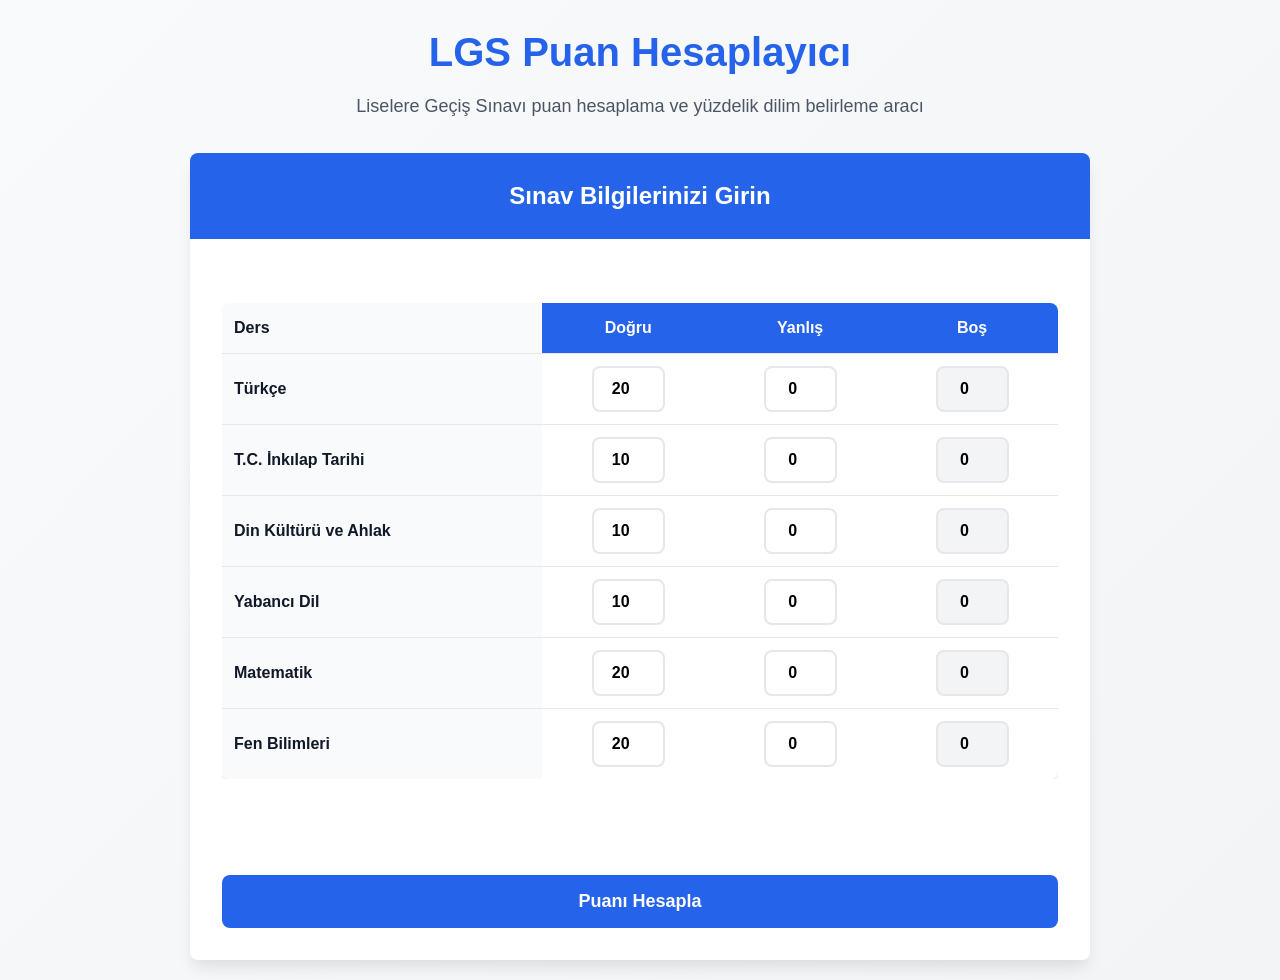
==== index.html @ 714bd39d "Initial commit: project files and .gitignore" ====
<!DOCTYPE html>
<html lang="tr">

<head>
    <meta charset="UTF-8">
    <meta name="viewport" content="width=device-width, initial-scale=1.0">
    <title>LGS Puan Hesaplama - Lise Geçiş Sınavı Puan Hesaplayıcı</title>
    <meta name="description"
        content="LGS puan hesaplama aracı ile sınav puanınızı hesaplayın ve yüzdelik diliminizi öğrenin.">
    <style>
        :root {
            --primary-color: #2563eb;
            --primary-hover: #1d4ed8;
            --success-color: #059669;
            --warning-color: #d97706;
            --error-color: #dc2626;
            --gray-50: #f9fafb;
            --gray-100: #f3f4f6;
            --gray-200: #e5e7eb;
            --gray-300: #d1d5db;
            --gray-600: #4b5563;
            --gray-700: #374151;
            --gray-900: #111827;
            --shadow-sm: 0 1px 2px 0 rgb(0 0 0 / 0.05);
            --shadow-md: 0 4px 6px -1px rgb(0 0 0 / 0.1);
            --shadow-lg: 0 10px 15px -3px rgb(0 0 0 / 0.1);
            --border-radius: 8px;
            --font-family: -apple-system, BlinkMacSystemFont, 'Segoe UI', Roboto, 'Helvetica Neue', Arial, sans-serif;
        }

        * {
            box-sizing: border-box;
        }

        body {
            font-family: var(--font-family);
            background: linear-gradient(135deg, var(--gray-50) 0%, var(--gray-100) 100%);
            margin: 0;
            padding: 20px;
            line-height: 1.6;
            color: var(--gray-900);
            min-height: 100vh;
        }

        .container {
            max-width: 900px;
            margin: 0 auto;
        }

        .header {
            text-align: center;
            margin-bottom: 2rem;
        }

        .header h1 {
            font-size: 2.5rem;
            font-weight: 700;
            color: var(--primary-color);
            margin: 0 0 0.5rem 0;
        }

        .header p {
            font-size: 1.125rem;
            color: var(--gray-600);
            margin: 0;
        }

        .calculator-card {
            background: white;
            border-radius: var(--border-radius);
            box-shadow: var(--shadow-lg);
            overflow: hidden;
        }

        .card-header {
            background: var(--primary-color);
            color: white;
            padding: 1.5rem;
            text-align: center;
        }

        .card-header h2 {
            margin: 0;
            font-size: 1.5rem;
            font-weight: 600;
        }

        .card-body {
            padding: 2rem;
        }

        .form-group {
            margin-bottom: 1.5rem;
        }

        .form-label {
            display: block;
            font-weight: 600;
            margin-bottom: 0.5rem;
            color: var(--gray-700);
            font-size: 1rem;
        }

        .form-select {
            width: 100%;
            padding: 0.75rem;
            border: 2px solid var(--gray-200);
            border-radius: var(--border-radius);
            font-size: 1rem;
            background: white;
            transition: border-color 0.2s ease;
        }

        .form-select:focus {
            outline: none;
            border-color: var(--primary-color);
            box-shadow: 0 0 0 3px rgb(37 99 235 / 0.1);
        }

        .subjects-grid {
            display: grid;
            gap: 1rem;
            margin: 2rem 0;
        }

        .subject-card {
            background: var(--gray-50);
            border: 2px solid var(--gray-200);
            border-radius: var(--border-radius);
            padding: 1.25rem;
            transition: all 0.2s ease;
        }

        .subject-card:hover {
            border-color: var(--primary-color);
            box-shadow: var(--shadow-sm);
        }

        .subject-header {
            display: flex;
            justify-content: space-between;
            align-items: center;
            margin-bottom: 1rem;
        }

        .subject-name {
            font-weight: 600;
            font-size: 1.125rem;
            color: var(--gray-900);
        }

        .subject-count {
            background: var(--primary-color);
            color: white;
            padding: 0.25rem 0.75rem;
            border-radius: 9999px;
            font-size: 0.875rem;
            font-weight: 500;
        }

        .subject-inputs {
            display: grid;
            grid-template-columns: 1fr 1fr;
            gap: 1rem;
        }

        .input-group {
            display: flex;
            flex-direction: column;
        }

        .input-label {
            font-size: 0.875rem;
            font-weight: 500;
            color: var(--gray-600);
            margin-bottom: 0.25rem;
        }

        .form-input {
            padding: 0.75rem;
            border: 2px solid var(--gray-200);
            border-radius: var(--border-radius);
            font-size: 1rem;
            text-align: center;
            font-weight: 600;
            transition: all 0.2s ease;
        }

        .form-input:focus {
            outline: none;
            border-color: var(--primary-color);
            box-shadow: 0 0 0 3px rgb(37 99 235 / 0.1);
        }

        .form-input.error {
            border-color: var(--error-color);
        }

        .calculate-btn {
            width: 100%;
            background: var(--primary-color);
            color: white;
            border: none;
            padding: 1rem 2rem;
            font-size: 1.125rem;
            font-weight: 600;
            border-radius: var(--border-radius);
            cursor: pointer;
            transition: all 0.2s ease;
            margin-top: 2rem;
        }

        .calculate-btn:hover:not(:disabled) {
            background: var(--primary-hover);
            transform: translateY(-1px);
            box-shadow: var(--shadow-md);
        }

        .calculate-btn:disabled {
            opacity: 0.6;
            cursor: not-allowed;
        }

        .loading {
            display: none;
            text-align: center;
            padding: 2rem;
        }

        .loading.active {
            display: block;
        }

        .spinner {
            width: 40px;
            height: 40px;
            border: 4px solid var(--gray-200);
            border-top: 4px solid var(--primary-color);
            border-radius: 50%;
            animation: spin 1s linear infinite;
            margin: 0 auto 1rem;
        }

        @keyframes spin {
            0% {
                transform: rotate(0deg);
            }

            100% {
                transform: rotate(360deg);
            }
        }

        .alert {
            padding: 1rem;
            border-radius: var(--border-radius);
            margin: 1rem 0;
            font-weight: 500;
            display: none;
        }

        .alert.active {
            display: block;
        }

        .alert-error {
            background: #fef2f2;
            color: var(--error-color);
            border: 1px solid #fecaca;
        }

        .alert-warning {
            background: #fffbeb;
            color: var(--warning-color);
            border: 1px solid #fed7aa;
        }

        .results {
            margin-top: 2rem;
            background: white;
            border-radius: var(--border-radius);
            box-shadow: var(--shadow-lg);
            overflow: hidden;
            display: none;
        }

        .results.active {
            display: block;
        }

        .results-header {
            background: var(--success-color);
            color: white;
            padding: 1.5rem;
            text-align: center;
        }

        .results-header h3 {
            margin: 0 0 0.5rem 0;
            font-size: 1.5rem;
        }

        .results-body {
            padding: 2rem;
        }

        .results-grid {
            display: grid;
            gap: 1rem;
            margin-bottom: 2rem;
        }

        .result-item {
            display: flex;
            justify-content: space-between;
            align-items: center;
            padding: 1rem;
            background: var(--gray-50);
            border-radius: var(--border-radius);
        }

        .result-label {
            font-weight: 600;
            color: var(--gray-700);
        }

        .result-value {
            font-weight: 700;
            color: var(--primary-color);
            font-size: 1.125rem;
        }

        .final-score {
            background: var(--primary-color);
            color: white;
            padding: 1.5rem;
            border-radius: var(--border-radius);
            text-align: center;
            margin: 2rem 0;
        }

        .final-score h4 {
            margin: 0 0 0.5rem 0;
            font-size: 1.25rem;
        }

        .final-score .score {
            font-size: 2.5rem;
            font-weight: 700;
            margin: 0;
        }

        .percentile-section {
            background: var(--gray-50);
            padding: 1.5rem;
            border-radius: var(--border-radius);
            margin-top: 1.5rem;
        }

        .percentile-title {
            font-size: 1.25rem;
            font-weight: 700;
            color: var(--gray-900);
            margin: 0 0 1rem 0;
        }

        .disclaimer {
            background: var(--warning-color);
            color: white;
            padding: 1rem;
            border-radius: var(--border-radius);
            margin-top: 1.5rem;
            font-size: 0.875rem;
        }

        .disclaimer h5 {
            margin: 0 0 0.5rem 0;
            font-size: 1rem;
        }

        .disclaimer ul {
            margin: 0;
            padding-left: 1.25rem;
        }

        .disclaimer li {
            margin-bottom: 0.25rem;
        }

        .results-years-grid {
            display: grid;
            grid-template-columns: repeat(auto-fit, minmax(320px, 1fr));
            gap: 2rem;
            margin-top: 2rem;
        }

        .results-year-block {
            background: white;
            border-radius: var(--border-radius);
            box-shadow: var(--shadow-lg);
            padding-bottom: 1rem;
            display: flex;
            flex-direction: column;
            min-width: 0;
        }

        @media (max-width: 900px) {
            .results-years-grid {
                grid-template-columns: 1fr;
            }
        }

        @media (max-width: 768px) {
            body {
                padding: 10px;
            }

            .header h1 {
                font-size: 2rem;
            }

            .card-body {
                padding: 1.5rem;
            }

            .subject-inputs {
                grid-template-columns: 1fr;
                gap: 0.75rem;
            }

            .results-body {
                padding: 1.5rem;
            }
        }

        .results-table-wrapper {
            overflow-x: auto;
            margin-top: 2rem;
        }
        .results-table {
            width: 100%;
            border-collapse: collapse;
            background: white;
            border-radius: var(--border-radius);
            box-shadow: var(--shadow-lg);
            overflow: hidden;
            min-width: 600px;
        }
        .results-table th, .results-table td {
            padding: 1rem;
            border-bottom: 1px solid var(--gray-200);
            text-align: center;
            font-size: 1rem;
        }
        .results-table th {
            background: var(--primary-color);
            color: white;
            font-weight: 700;
        }
        .results-table tr:last-child td {
            border-bottom: none;
        }
        .results-table td:first-child, .results-table th:first-child {
            text-align: left;
            background: var(--gray-50);
            color: var(--gray-900);
            font-weight: 600;
        }
        @media (max-width: 900px) {
            .results-table {
                min-width: 400px;
                font-size: 0.95rem;
            }
        }

        .subjects-table-wrapper {
            overflow-x: auto;
            margin-bottom: 2rem;
        }
        .subjects-table {
            width: 100%;
            border-collapse: collapse;
            background: white;
            border-radius: var(--border-radius);
            box-shadow: var(--shadow-md);
            overflow: hidden;
            min-width: 400px;
        }
        .subjects-table th, .subjects-table td {
            padding: 0.75rem;
            border-bottom: 1px solid var(--gray-200);
            text-align: center;
            font-size: 1rem;
        }
        .subjects-table th {
            background: var(--primary-color);
            color: white;
            font-weight: 700;
        }
        .subjects-table tr:last-child td {
            border-bottom: none;
        }
        .subjects-table td:first-child, .subjects-table th:first-child {
            text-align: left;
            background: var(--gray-50);
            color: var(--gray-900);
            font-weight: 600;
        }
        @media (max-width: 900px) {
            .subjects-table {
                min-width: 320px;
                font-size: 0.95rem;
            }
        }

        .results-summary {
            display: flex;
            gap: 2rem;
            justify-content: flex-start;
            align-items: center;
            background: var(--gray-50);
            border-radius: var(--border-radius);
            padding: 1rem 1.5rem;
            margin-bottom: 1.5rem;
            font-size: 1.1rem;
            font-weight: 600;
            box-shadow: var(--shadow-sm);
        }
        .results-summary span {
            flex: 1;
            text-align: center;
        }
        @media (max-width: 600px) {
            .results-summary {
                flex-direction: column;
                gap: 0.5rem;
                font-size: 1rem;
                padding: 0.75rem 0.5rem;
            }
            .results-summary span {
                text-align: left;
                width: 100%;
            }
        }
    </style>
</head>

<body>
    <div class="container">
        <header class="header">
            <h1>LGS Puan Hesaplayıcı</h1>
            <p>Liselere Geçiş Sınavı puan hesaplama ve yüzdelik dilim belirleme aracı</p>
        </header>

        <main class="calculator-card">
            <div class="card-header">
                <h2>Sınav Bilgilerinizi Girin</h2>
            </div>

            <div class="card-body">
                <form id="lgsForm">
                    <div class="subjects-grid" id="subjectsGrid">
                        <!-- Subjects will be dynamically generated -->
                    </div>

                    <button type="submit" class="calculate-btn" id="calculateBtn">
                        Puanı Hesapla
                    </button>
                </form>

                <div id="loading" class="loading">
                    <div class="spinner"></div>
                    <p>Puanınız hesaplanıyor...</p>
                </div>

                <div id="alertContainer"></div>
            </div>
        </main>

        <div id="results" class="results">
            <div class="results-header">
                <h3>LGS Puan Sonuçlarınız</h3>
                <p>Detaylı analiz ve yüzdelik dilim bilgileriniz</p>
            </div>
            <div class="results-body" id="resultsBody">
                <!-- Results will be dynamically generated -->
            </div>
        </div>
    </div>

    <script>
        // Application State and Configuration
        class LGSCalculator {
            constructor() {
                this.percentileData = null;
                this.isDataLoaded = false;
                this.examConfig = {
                    "2020": {
                        "baseScore": 200.26475,
                        "coefficients": {
                            "turkce": 3.7972533,
                            "matematik": 5.62325,
                            "fen": 3.3419253,
                            "tarih": 1.41135,
                            "din": 1.53211,
                            "dil": 1.505325
                        }
                    },
                    "2021": {
                        "baseScore": 200.0041389,
                        "coefficients": {
                            "turkce": 3.4460333333,
                            "matematik": 5.7878333333,
                            "fen": 3.5622833333,
                            "tarih": 1.4750888889,
                            "din": 1.5924444444,
                            "dil": 1.3397527778
                        }
                    },
                    "2022": {
                        "baseScore": 200.0135764,
                        "coefficients": {
                            "turkce": 3.9205004724,
                            "matematik": 4.9299339624,
                            "fen": 3.7032127364,
                            "tarih": 1.7522674531,
                            "din": 1.6606273581,
                            "dil": 1.4786207551
                        }
                    },
                    "2023": {
                        "baseScore": 194.752082,
                        "coefficients": {
                            "turkce": 4.348683717,
                            "matematik": 4.253881347,
                            "fen": 4.123078077,
                            "tarih": 1.66650784,
                            "din": 1.899422486,
                            "dil": 1.507575189
                        }
                    },
                    "2024": {
                        "baseScore": 196.6198,
                        "coefficients": {
                            "turkce": 4.107,
                            "matematik": 4.632,
                            "fen": 3.889,
                            "tarih": 1.729,
                            "din": 1.818,
                            "dil": 1.531
                        }
                    }
                };

                this.subjects = [
                    { id: 'turkce', name: 'Türkçe', questions: 20, coefficient: 'turkce' },
                    { id: 'tarih', name: 'T.C. İnkılap Tarihi', questions: 10, coefficient: 'tarih' },
                    { id: 'din', name: 'Din Kültürü ve Ahlak', questions: 10, coefficient: 'din' },
                    { id: 'dil', name: 'Yabancı Dil', questions: 10, coefficient: 'dil' },
                    { id: 'matematik', name: 'Matematik', questions: 20, coefficient: 'matematik' },
                    { id: 'fen', name: 'Fen Bilimleri', questions: 20, coefficient: 'fen' }
                ];

                this.init();
            }

            async init() {
                this.setupEventListeners();
                this.renderSubjects();
                await this.loadPercentileData();
            }

            async loadPercentileData() {
                try {
                    const response = await fetch('./LGSdilimler.json');
                    if (!response.ok) {
                        throw new Error(`HTTP error! status: ${response.status}`);
                    }
                    this.percentileData = await response.json();
                    this.isDataLoaded = true;
                    console.log('Percentile data loaded successfully');
                } catch (error) {
                    console.error('Error loading percentile data:', error);
                    this.showAlert('Yüzdelik dilim verileri yüklenemedi. Hesaplama sadece puan üzerinden yapılacak.', 'warning');
                }
            }

            setupEventListeners() {
                const form = document.getElementById('lgsForm');
                form.addEventListener('submit', (e) => this.handleFormSubmit(e));

                // Input validation
                document.addEventListener('input', (e) => {
                    if (e.target.matches('.form-input')) {
                        this.validateInput(e.target);
                    }
                });
            }

            renderSubjects() {
                const container = document.getElementById('subjectsGrid');
                // Kompakt tablo başlığı
                let html = `<div class="subjects-table-wrapper"><table class="subjects-table"><thead><tr><th>Ders</th><th>Doğru</th><th>Yanlış</th><th>Boş</th></tr></thead><tbody>`;
                for (const subject of this.subjects) {
                    html += `<tr>
                        <td>${subject.name}</td>
                        <td><input type="number" class="form-input subject-correct" id="${subject.id}Correct" min="0" max="${subject.questions}" value="${subject.questions}" data-subject="${subject.id}" data-type="correct" required></td>
                        <td><input type="number" class="form-input subject-wrong" id="${subject.id}Wrong" min="0" max="${subject.questions}" value="0" data-subject="${subject.id}" data-type="wrong" required></td>
                        <td><input type="number" class="form-input subject-blank" id="${subject.id}Blank" min="0" max="${subject.questions}" value="0" data-subject="${subject.id}" data-type="blank" readonly tabindex="-1" style="background:#f3f4f6;cursor:not-allowed;"></td>
                    </tr>`;
                }
                html += `</tbody></table></div>`;
                container.innerHTML = html;
            }

            validateInput(input) {
                const subject = input.dataset.subject;
                const subjectConfig = this.subjects.find(s => s.id === subject);
                const correctInput = document.getElementById(`${subject}Correct`);
                const wrongInput = document.getElementById(`${subject}Wrong`);
                const blankInput = document.getElementById(`${subject}Blank`);
                const correct = parseInt(correctInput.value) || 0;
                const wrong = parseInt(wrongInput.value) || 0;
                // Reset error state
                input.classList.remove('error');
                // Validate range
                if (correct < 0) correctInput.value = 0;
                if (wrong < 0) wrongInput.value = 0;
                if (correct > subjectConfig.questions) {
                    correctInput.value = subjectConfig.questions;
                    correctInput.classList.add('error');
                }
                if (wrong > subjectConfig.questions) {
                    wrongInput.value = subjectConfig.questions;
                    wrongInput.classList.add('error');
                }
                // Toplam kontrolü
                if (correct + wrong > subjectConfig.questions) {
                    input.classList.add('error');
                    this.showAlert(`${subjectConfig.name} dersi için toplam cevap sayısı ${subjectConfig.questions}'i geçemez!`, 'error');
                } else {
                    correctInput.classList.remove('error');
                    wrongInput.classList.remove('error');
                    this.clearAlert();
                }
                // Boş otomatik hesapla
                const blank = Math.max(0, subjectConfig.questions - correct - wrong);
                blankInput.value = blank;
            }

            async handleFormSubmit(e) {
                e.preventDefault();

                // Validate all inputs
                const inputs = document.querySelectorAll('.form-input');
                let hasError = false;

                inputs.forEach(input => {
                    this.validateInput(input);
                    if (input.classList.contains('error')) {
                        hasError = true;
                    }
                });

                if (hasError) {
                    this.showAlert('Lütfen hatalı girişleri düzeltin!', 'error');
                    return;
                }

                this.showLoading(true);
                this.clearAlert();

                try {
                    const results = await this.calculateAllScores();
                    this.displayAllResults(results);
                } catch (error) {
                    console.error('Calculation error:', error);
                    this.showAlert('Hesaplama sırasında bir hata oluştu!', 'error');
                } finally {
                    this.showLoading(false);
                }
            }

            async calculateAllScores() {
                const allResults = {};
                for (const year of Object.keys(this.examConfig)) {
                    try {
                        allResults[year] = await this.calculateScore(year);
                    } catch (e) {
                        allResults[year] = null;
                    }
                }
                return allResults;
            }

            async calculateScore(year) {
                const config = this.examConfig[year];
                const subjectResults = {};

                // Calculate net scores for each subject
                for (const subject of this.subjects) {
                    const correct = parseInt(document.getElementById(`${subject.id}Correct`).value) || 0;
                    const wrong = parseInt(document.getElementById(`${subject.id}Wrong`).value) || 0;
                    const blank = subject.questions - correct - wrong;
                    const net = Math.max(0, correct - (wrong / 3));

                    subjectResults[subject.id] = {
                        name: subject.name,
                        questions: subject.questions,
                        correct,
                        wrong,
                        blank,
                        net: parseFloat(net.toFixed(3)),
                        coefficient: config.coefficients[subject.coefficient],
                        weightedScore: net * config.coefficients[subject.coefficient]
                    };
                }

                // Calculate total scores
                const totalNet = Object.values(subjectResults).reduce((sum, subject) => sum + subject.net, 0);
                const totalWeighted = Object.values(subjectResults).reduce((sum, subject) => sum + subject.weightedScore, 0);
                const rawScore = config.baseScore + totalWeighted;

                // Calculate maximum possible score for normalization
                const maxScore = config.baseScore + this.subjects.reduce((sum, subject) =>
                    sum + (subject.questions * config.coefficients[subject.coefficient]), 0
                );

                const normalizedScore = (rawScore / maxScore) * 500;

                // Calculate percentiles
                const percentiles = {};
                if (this.isDataLoaded && this.percentileData) {
                    percentiles[year] = this.calculatePercentile(normalizedScore, year);
                }

                return {
                    year,
                    subjects: subjectResults,
                    totals: {
                        totalQuestions: 90,
                        totalNet: parseFloat(totalNet.toFixed(3)),
                        rawScore: parseFloat(rawScore.toFixed(4)),
                        normalizedScore: parseFloat(normalizedScore.toFixed(4)),
                        percentage: parseFloat(((totalNet / 90) * 100).toFixed(1))
                    },
                    percentiles
                };
            }

            calculatePercentile(score, year) {
                if (!this.percentileData || !this.percentileData[year]) {
                    return null;
                }

                const yearData = this.percentileData[year];

                // Find the percentile for the given score
                for (const entry of yearData) {
                    if (score >= entry.puan) {
                        return parseFloat(entry.yuzdelik.toFixed(2));
                    }
                }

                // If score is lower than the lowest recorded score
                return parseFloat(yearData[yearData.length - 1].yuzdelik.toFixed(2));
            }

            displayAllResults(allResults) {
                const resultsContainer = document.getElementById('results');
                const resultsBody = document.getElementById('resultsBody');
                // Yılları yeniden eskiye sırala
                const years = Object.keys(this.examConfig).sort((a, b) => b - a);

                // Toplam doğru, yanlış, boş hesapla
                let totalCorrect = 0, totalWrong = 0, totalBlank = 0;
                for (const subject of this.subjects) {
                    const correct = parseInt(document.getElementById(`${subject.id}Correct`).value) || 0;
                    const wrong = parseInt(document.getElementById(`${subject.id}Wrong`).value) || 0;
                    const blank = parseInt(document.getElementById(`${subject.id}Blank`).value) || 0;
                    totalCorrect += correct;
                    totalWrong += wrong;
                    totalBlank += blank;
                }

                // Özet kutusu
                let summaryHtml = `<div class="results-summary">
                    <span><strong>Toplam Doğru:</strong> ${totalCorrect}</span>
                    <span><strong>Toplam Yanlış:</strong> ${totalWrong}</span>
                    <span><strong>Toplam Boş:</strong> ${totalBlank}</span>
                </div>`;

                // Başlıklar
                let html = summaryHtml + `<div class="results-table-wrapper"><table class="results-table"><thead><tr><th>Bilgi</th>`;
                for (const year of years) {
                    html += `<th>${year} LGS</th>`;
                }
                html += `</tr></thead><tbody>`;
                // Ders isimleri
                const subjectKeys = this.subjects.map(s => s.id);
                const subjectNames = this.subjects.reduce((acc, s) => { acc[s.id] = s.name; return acc; }, {});
                for (const subjectKey of subjectKeys) {
                    html += `<tr><td>${subjectNames[subjectKey]}</td>`;
                    for (const year of years) {
                        const results = allResults[year];
                        let value = '-';
                        if (results && results.subjects[subjectKey] && results.subjects[subjectKey].net !== undefined && results.subjects[subjectKey].net !== null) {
                            value = results.subjects[subjectKey].net;
                        }
                        html += `<td>${value}</td>`;
                    }
                    html += `</tr>`;
                }
                // Toplam Net
                html += `<tr><td>Toplam Net</td>`;
                for (const year of years) {
                    const results = allResults[year];
                    let value = '-';
                    if (results && results.totals && results.totals.totalNet !== undefined && results.totals.totalNet !== null) {
                        value = results.totals.totalNet;
                    }
                    html += `<td>${value}</td>`;
                }
                html += `</tr>`;
                // Yüzde (%)
                html += `<tr><td>Doğru Yüzdesi (%)</td>`;
                for (const year of years) {
                    const results = allResults[year];
                    let value = '-';
                    if (results && results.totals && results.totals.percentage !== undefined && results.totals.percentage !== null) {
                        value = results.totals.percentage;
                    }
                    html += `<td>${value}</td>`;
                }
                html += `</tr>`;
                // Puan
                html += `<tr><td>LGS Puanı (MSP)</td>`;
                for (const year of years) {
                    const results = allResults[year];
                    let value = '-';
                    if (results && results.totals && results.totals.normalizedScore !== undefined && results.totals.normalizedScore !== null) {
                        value = results.totals.normalizedScore;
                    }
                    html += `<td>${value}</td>`;
                }
                html += `</tr>`;
                // Yüzdelik Dilim
                html += `<tr><td>Yüzdelik Dilim</td>`;
                for (const year of years) {
                    const results = allResults[year];
                    let yuzdelik = '-';
                    if (results && results.percentiles && results.percentiles[year] !== undefined && results.percentiles[year] !== null) {
                        yuzdelik = `%${results.percentiles[year]}`;
                    }
                    html += `<td>${yuzdelik}</td>`;
                }
                html += `</tr>`;
                html += `</tbody></table></div>`;
                // Uyarı
                html += `<div class="disclaimer" style="margin-top:2rem;">
                            <h5>⚠️ Önemli Uyarılar</h5>
                            <ul>
                                <li>Bu hesaplamalar yaklaşık değerlerdir ve bilgilendirme amaçlıdır.</li>
                                <li>Gerçek puanınız MEB'in kullandığı detaylı formüle göre farklılık gösterebilir.</li>
                                <li>Yüzdelik dilim tahminleri geçmiş yılların verilerine dayanmaktadır.</li>
                                <li>Resmi sonuçlar için MEB'in açıklayacağı sonuçları bekleyiniz.</li>
                            </ul>
                        </div>`;
                resultsBody.innerHTML = html;
                resultsContainer.classList.add('active');
                resultsContainer.scrollIntoView({ behavior: 'smooth', block: 'start' });
            }

            showLoading(show) {
                const loading = document.getElementById('loading');
                const button = document.getElementById('calculateBtn');

                if (show) {
                    loading.classList.add('active');
                    button.disabled = true;
                } else {
                    loading.classList.remove('active');
                    button.disabled = false;
                }
            }

            showAlert(message, type = 'error') {
                const container = document.getElementById('alertContainer');
                container.innerHTML = `
                    <div class="alert alert-${type} active">
                        ${type === 'error' ? '❌' : '⚠️'} ${message}
                    </div>
                `;

                // Auto-hide after 5 seconds
                setTimeout(() => this.clearAlert(), 5000);
            }

            clearAlert() {
                const container = document.getElementById('alertContainer');
                container.innerHTML = '';
            }
        }

        // Initialize the application when DOM is ready
        document.addEventListener('DOMContentLoaded', () => {
            new LGSCalculator();
        });
    </script>
</body>

</html>
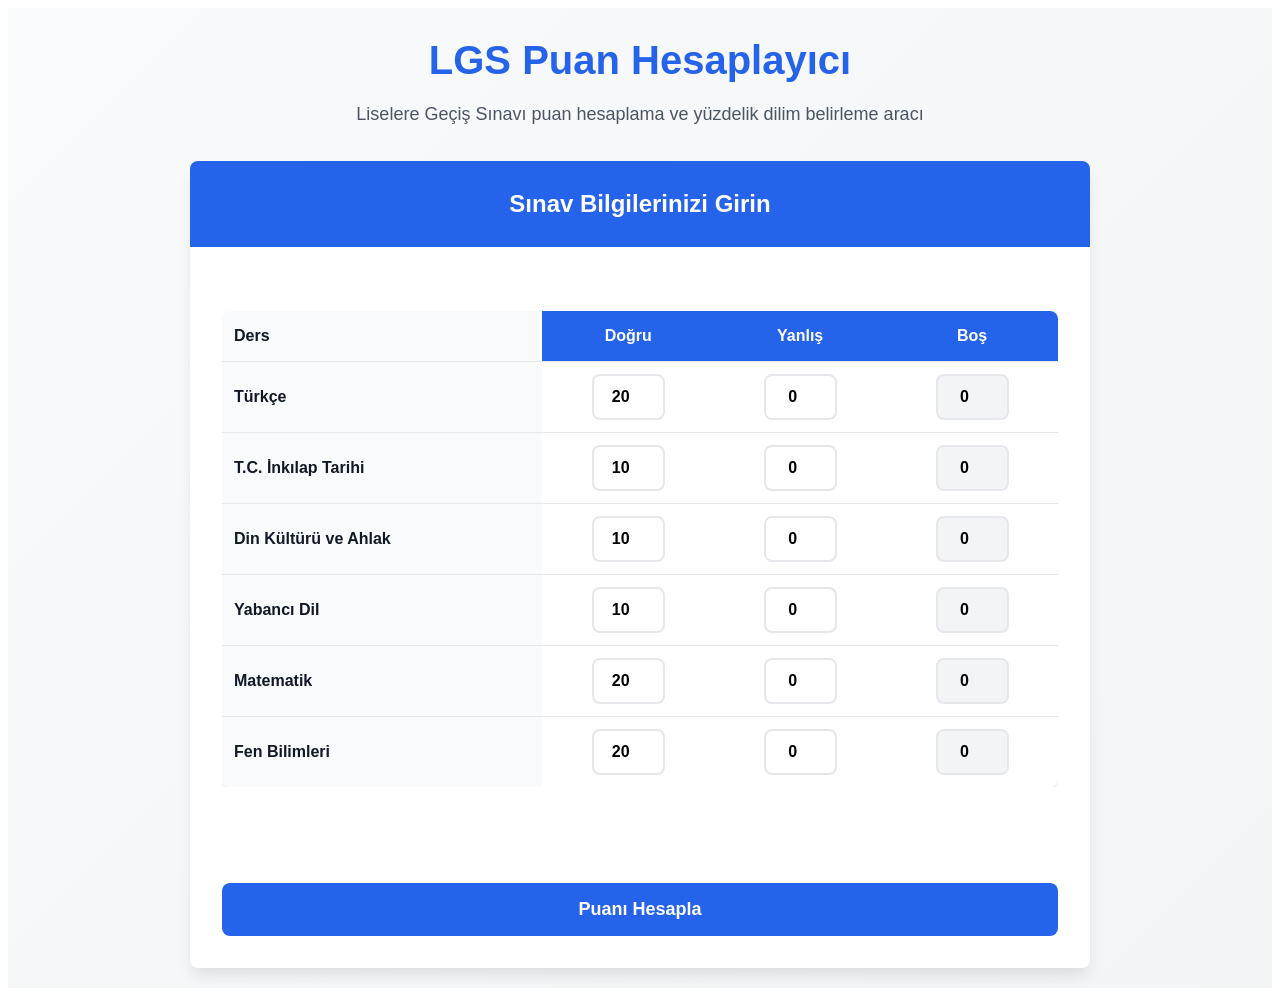
==== commit 092ecaae: "wordpresste düzgün gözüküyor" ====
--- a/index.html
+++ b/index.html
@@ -9,581 +9,523 @@
         content="LGS puan hesaplama aracı ile sınav puanınızı hesaplayın ve yüzdelik diliminizi öğrenin.">
     <style>
         :root {
-            --primary-color: #2563eb;
-            --primary-hover: #1d4ed8;
-            --success-color: #059669;
-            --warning-color: #d97706;
-            --error-color: #dc2626;
-            --gray-50: #f9fafb;
-            --gray-100: #f3f4f6;
-            --gray-200: #e5e7eb;
-            --gray-300: #d1d5db;
-            --gray-600: #4b5563;
-            --gray-700: #374151;
-            --gray-900: #111827;
-            --shadow-sm: 0 1px 2px 0 rgb(0 0 0 / 0.05);
-            --shadow-md: 0 4px 6px -1px rgb(0 0 0 / 0.1);
-            --shadow-lg: 0 10px 15px -3px rgb(0 0 0 / 0.1);
-            --border-radius: 8px;
-            --font-family: -apple-system, BlinkMacSystemFont, 'Segoe UI', Roboto, 'Helvetica Neue', Arial, sans-serif;
-        }
-
-        * {
+            --lgs-app-primary-color: #2563eb;
+            --lgs-app-primary-hover: #1d4ed8;
+            --lgs-app-success-color: #059669;
+            --lgs-app-warning-color: #d97706;
+            --lgs-app-error-color: #dc2626;
+            --lgs-app-gray-50: #f9fafb;
+            --lgs-app-gray-100: #f3f4f6;
+            --lgs-app-gray-200: #e5e7eb;
+            --lgs-app-gray-300: #d1d5db;
+            --lgs-app-gray-600: #4b5563;
+            --lgs-app-gray-700: #374151;
+            --lgs-app-gray-900: #111827;
+            --lgs-app-shadow-sm: 0 1px 2px 0 rgb(0 0 0 / 0.05);
+            --lgs-app-shadow-md: 0 4px 6px -1px rgb(0 0 0 / 0.1);
+            --lgs-app-shadow-lg: 0 10px 15px -3px rgb(0 0 0 / 0.1);
+            --lgs-app-border-radius: 8px;
+            --lgs-app-font-family: -apple-system, BlinkMacSystemFont, 'Segoe UI', Roboto, 'Helvetica Neue', Arial, sans-serif;
+        }
+        #lgs-app * {
             box-sizing: border-box;
         }
-
-        body {
-            font-family: var(--font-family);
-            background: linear-gradient(135deg, var(--gray-50) 0%, var(--gray-100) 100%);
+        #lgs-app {
+            font-family: var(--lgs-app-font-family);
+            background: linear-gradient(135deg, var(--lgs-app-gray-50) 0%, var(--lgs-app-gray-100) 100%);
             margin: 0;
             padding: 20px;
             line-height: 1.6;
-            color: var(--gray-900);
+            color: var(--lgs-app-gray-900);
             min-height: 100vh;
         }
-
-        .container {
+        #lgs-app .container {
             max-width: 900px;
             margin: 0 auto;
         }
-
-        .header {
+        #lgs-app .header {
             text-align: center;
             margin-bottom: 2rem;
         }
-
-        .header h1 {
+        #lgs-app .header h1 {
             font-size: 2.5rem;
             font-weight: 700;
-            color: var(--primary-color);
+            color: var(--lgs-app-primary-color);
             margin: 0 0 0.5rem 0;
         }
-
-        .header p {
+        #lgs-app .header p {
             font-size: 1.125rem;
-            color: var(--gray-600);
+            color: var(--lgs-app-gray-600);
             margin: 0;
         }
-
-        .calculator-card {
+        #lgs-app .calculator-card {
             background: white;
-            border-radius: var(--border-radius);
-            box-shadow: var(--shadow-lg);
+            border-radius: var(--lgs-app-border-radius);
+            box-shadow: var(--lgs-app-shadow-lg);
             overflow: hidden;
         }
-
-        .card-header {
-            background: var(--primary-color);
+        #lgs-app .card-header {
+            background: var(--lgs-app-primary-color);
             color: white;
             padding: 1.5rem;
             text-align: center;
         }
-
-        .card-header h2 {
+        #lgs-app .card-header h2 {
             margin: 0;
             font-size: 1.5rem;
             font-weight: 600;
         }
-
-        .card-body {
+        #lgs-app .card-body {
             padding: 2rem;
         }
-
-        .form-group {
+        #lgs-app .form-group {
             margin-bottom: 1.5rem;
         }
-
-        .form-label {
+        #lgs-app .form-label {
             display: block;
             font-weight: 600;
             margin-bottom: 0.5rem;
-            color: var(--gray-700);
+            color: var(--lgs-app-gray-700);
             font-size: 1rem;
         }
-
-        .form-select {
+        #lgs-app .form-select {
             width: 100%;
             padding: 0.75rem;
-            border: 2px solid var(--gray-200);
-            border-radius: var(--border-radius);
+            border: 2px solid var(--lgs-app-gray-200);
+            border-radius: var(--lgs-app-border-radius);
             font-size: 1rem;
             background: white;
             transition: border-color 0.2s ease;
         }
-
-        .form-select:focus {
+        #lgs-app .form-select:focus {
             outline: none;
-            border-color: var(--primary-color);
+            border-color: var(--lgs-app-primary-color);
             box-shadow: 0 0 0 3px rgb(37 99 235 / 0.1);
         }
-
-        .subjects-grid {
+        #lgs-app .subjects-grid {
             display: grid;
             gap: 1rem;
             margin: 2rem 0;
         }
-
-        .subject-card {
-            background: var(--gray-50);
-            border: 2px solid var(--gray-200);
-            border-radius: var(--border-radius);
+        #lgs-app .subject-card {
+            background: var(--lgs-app-gray-50);
+            border: 2px solid var(--lgs-app-gray-200);
+            border-radius: var(--lgs-app-border-radius);
             padding: 1.25rem;
             transition: all 0.2s ease;
         }
-
-        .subject-card:hover {
-            border-color: var(--primary-color);
-            box-shadow: var(--shadow-sm);
-        }
-
-        .subject-header {
+        #lgs-app .subject-card:hover {
+            border-color: var(--lgs-app-primary-color);
+            box-shadow: var(--lgs-app-shadow-sm);
+        }
+        #lgs-app .subject-header {
             display: flex;
             justify-content: space-between;
             align-items: center;
             margin-bottom: 1rem;
         }
-
-        .subject-name {
+        #lgs-app .subject-name {
             font-weight: 600;
             font-size: 1.125rem;
-            color: var(--gray-900);
-        }
-
-        .subject-count {
-            background: var(--primary-color);
+            color: var(--lgs-app-gray-900);
+        }
+        #lgs-app .subject-count {
+            background: var(--lgs-app-primary-color);
             color: white;
             padding: 0.25rem 0.75rem;
             border-radius: 9999px;
             font-size: 0.875rem;
             font-weight: 500;
         }
-
-        .subject-inputs {
+        #lgs-app .subject-inputs {
             display: grid;
             grid-template-columns: 1fr 1fr;
             gap: 1rem;
         }
-
-        .input-group {
+        #lgs-app .input-group {
             display: flex;
             flex-direction: column;
         }
-
-        .input-label {
+        #lgs-app .input-label {
             font-size: 0.875rem;
             font-weight: 500;
-            color: var(--gray-600);
+            color: var(--lgs-app-gray-600);
             margin-bottom: 0.25rem;
         }
-
-        .form-input {
+        #lgs-app .form-input {
             padding: 0.75rem;
-            border: 2px solid var(--gray-200);
-            border-radius: var(--border-radius);
+            border: 2px solid var(--lgs-app-gray-200);
+            border-radius: var(--lgs-app-border-radius);
             font-size: 1rem;
             text-align: center;
             font-weight: 600;
             transition: all 0.2s ease;
         }
-
-        .form-input:focus {
+        #lgs-app .form-input:focus {
             outline: none;
-            border-color: var(--primary-color);
+            border-color: var(--lgs-app-primary-color);
             box-shadow: 0 0 0 3px rgb(37 99 235 / 0.1);
         }
-
-        .form-input.error {
-            border-color: var(--error-color);
-        }
-
-        .calculate-btn {
+        #lgs-app .form-input.error {
+            border-color: var(--lgs-app-error-color);
+        }
+        #lgs-app .calculate-btn {
             width: 100%;
-            background: var(--primary-color);
+            background: var(--lgs-app-primary-color);
             color: white;
             border: none;
             padding: 1rem 2rem;
             font-size: 1.125rem;
             font-weight: 600;
-            border-radius: var(--border-radius);
+            border-radius: var(--lgs-app-border-radius);
             cursor: pointer;
             transition: all 0.2s ease;
             margin-top: 2rem;
         }
-
-        .calculate-btn:hover:not(:disabled) {
-            background: var(--primary-hover);
+        #lgs-app .calculate-btn:hover:not(:disabled) {
+            background: var(--lgs-app-primary-hover);
             transform: translateY(-1px);
-            box-shadow: var(--shadow-md);
-        }
-
-        .calculate-btn:disabled {
+            box-shadow: var(--lgs-app-shadow-md);
+        }
+        #lgs-app .calculate-btn:disabled {
             opacity: 0.6;
             cursor: not-allowed;
         }
-
-        .loading {
+        #lgs-app .loading {
             display: none;
             text-align: center;
             padding: 2rem;
         }
-
-        .loading.active {
+        #lgs-app .loading.active {
             display: block;
         }
-
-        .spinner {
+        #lgs-app .spinner {
             width: 40px;
             height: 40px;
-            border: 4px solid var(--gray-200);
-            border-top: 4px solid var(--primary-color);
+            border: 4px solid var(--lgs-app-gray-200);
+            border-top: 4px solid var(--lgs-app-primary-color);
             border-radius: 50%;
             animation: spin 1s linear infinite;
             margin: 0 auto 1rem;
         }
-
         @keyframes spin {
             0% {
                 transform: rotate(0deg);
             }
-
             100% {
                 transform: rotate(360deg);
             }
         }
-
-        .alert {
+        #lgs-app .alert {
             padding: 1rem;
-            border-radius: var(--border-radius);
+            border-radius: var(--lgs-app-border-radius);
             margin: 1rem 0;
             font-weight: 500;
             display: none;
         }
-
-        .alert.active {
+        #lgs-app .alert.active {
             display: block;
         }
-
-        .alert-error {
+        #lgs-app .alert-error {
             background: #fef2f2;
-            color: var(--error-color);
+            color: var(--lgs-app-error-color);
             border: 1px solid #fecaca;
         }
-
-        .alert-warning {
+        #lgs-app .alert-warning {
             background: #fffbeb;
-            color: var(--warning-color);
+            color: var(--lgs-app-warning-color);
             border: 1px solid #fed7aa;
         }
-
-        .results {
+        #lgs-app .results {
             margin-top: 2rem;
             background: white;
-            border-radius: var(--border-radius);
-            box-shadow: var(--shadow-lg);
+            border-radius: var(--lgs-app-border-radius);
+            box-shadow: var(--lgs-app-shadow-lg);
             overflow: hidden;
             display: none;
         }
-
-        .results.active {
+        #lgs-app .results.active {
             display: block;
         }
-
-        .results-header {
-            background: var(--success-color);
+        #lgs-app .results-header {
+            background: var(--lgs-app-success-color);
             color: white;
             padding: 1.5rem;
             text-align: center;
         }
-
-        .results-header h3 {
+        #lgs-app .results-header h3 {
             margin: 0 0 0.5rem 0;
             font-size: 1.5rem;
         }
-
-        .results-body {
+        #lgs-app .results-body {
             padding: 2rem;
         }
-
-        .results-grid {
+        #lgs-app .results-grid {
             display: grid;
             gap: 1rem;
             margin-bottom: 2rem;
         }
-
-        .result-item {
+        #lgs-app .result-item {
             display: flex;
             justify-content: space-between;
             align-items: center;
             padding: 1rem;
-            background: var(--gray-50);
-            border-radius: var(--border-radius);
-        }
-
-        .result-label {
+            background: var(--lgs-app-gray-50);
+            border-radius: var(--lgs-app-border-radius);
+        }
+        #lgs-app .result-label {
             font-weight: 600;
-            color: var(--gray-700);
-        }
-
-        .result-value {
+            color: var(--lgs-app-gray-700);
+        }
+        #lgs-app .result-value {
             font-weight: 700;
-            color: var(--primary-color);
+            color: var(--lgs-app-primary-color);
             font-size: 1.125rem;
         }
-
-        .final-score {
-            background: var(--primary-color);
+        #lgs-app .final-score {
+            background: var(--lgs-app-primary-color);
             color: white;
             padding: 1.5rem;
-            border-radius: var(--border-radius);
+            border-radius: var(--lgs-app-border-radius);
             text-align: center;
             margin: 2rem 0;
         }
-
-        .final-score h4 {
+        #lgs-app .final-score h4 {
             margin: 0 0 0.5rem 0;
             font-size: 1.25rem;
         }
-
-        .final-score .score {
+        #lgs-app .final-score .score {
             font-size: 2.5rem;
             font-weight: 700;
             margin: 0;
         }
-
-        .percentile-section {
-            background: var(--gray-50);
+        #lgs-app .percentile-section {
+            background: var(--lgs-app-gray-50);
             padding: 1.5rem;
-            border-radius: var(--border-radius);
+            border-radius: var(--lgs-app-border-radius);
             margin-top: 1.5rem;
         }
-
-        .percentile-title {
+        #lgs-app .percentile-title {
             font-size: 1.25rem;
             font-weight: 700;
-            color: var(--gray-900);
+            color: var(--lgs-app-gray-900);
             margin: 0 0 1rem 0;
         }
-
-        .disclaimer {
-            background: var(--warning-color);
+        #lgs-app .disclaimer {
+            background: var(--lgs-app-warning-color);
             color: white;
             padding: 1rem;
-            border-radius: var(--border-radius);
+            border-radius: var(--lgs-app-border-radius);
             margin-top: 1.5rem;
             font-size: 0.875rem;
         }
-
-        .disclaimer h5 {
+        #lgs-app .disclaimer h5 {
             margin: 0 0 0.5rem 0;
             font-size: 1rem;
         }
-
-        .disclaimer ul {
+        #lgs-app .disclaimer ul {
             margin: 0;
             padding-left: 1.25rem;
         }
-
-        .disclaimer li {
+        #lgs-app .disclaimer li {
             margin-bottom: 0.25rem;
         }
-
-        .results-years-grid {
+        #lgs-app .results-years-grid {
             display: grid;
             grid-template-columns: repeat(auto-fit, minmax(320px, 1fr));
             gap: 2rem;
             margin-top: 2rem;
         }
-
-        .results-year-block {
+        #lgs-app .results-year-block {
             background: white;
-            border-radius: var(--border-radius);
-            box-shadow: var(--shadow-lg);
+            border-radius: var(--lgs-app-border-radius);
+            box-shadow: var(--lgs-app-shadow-lg);
             padding-bottom: 1rem;
             display: flex;
             flex-direction: column;
             min-width: 0;
         }
-
         @media (max-width: 900px) {
-            .results-years-grid {
+            #lgs-app .results-years-grid {
                 grid-template-columns: 1fr;
             }
         }
-
         @media (max-width: 768px) {
-            body {
+            #lgs-app body {
                 padding: 10px;
             }
-
-            .header h1 {
+            #lgs-app .header h1 {
                 font-size: 2rem;
             }
-
-            .card-body {
+            #lgs-app .card-body {
                 padding: 1.5rem;
             }
-
-            .subject-inputs {
+            #lgs-app .subject-inputs {
                 grid-template-columns: 1fr;
                 gap: 0.75rem;
             }
-
-            .results-body {
+            #lgs-app .results-body {
                 padding: 1.5rem;
             }
         }
-
-        .results-table-wrapper {
+        #lgs-app .results-table-wrapper {
             overflow-x: auto;
             margin-top: 2rem;
         }
-        .results-table {
+        #lgs-app .results-table {
             width: 100%;
             border-collapse: collapse;
             background: white;
-            border-radius: var(--border-radius);
-            box-shadow: var(--shadow-lg);
+            border-radius: var(--lgs-app-border-radius);
+            box-shadow: var(--lgs-app-shadow-lg);
             overflow: hidden;
             min-width: 600px;
         }
-        .results-table th, .results-table td {
+        #lgs-app .results-table th, #lgs-app .results-table td {
             padding: 1rem;
-            border-bottom: 1px solid var(--gray-200);
+            border-bottom: 1px solid var(--lgs-app-gray-200);
             text-align: center;
             font-size: 1rem;
         }
-        .results-table th {
-            background: var(--primary-color);
+        #lgs-app .results-table th {
+            background: var(--lgs-app-primary-color);
             color: white;
             font-weight: 700;
         }
-        .results-table tr:last-child td {
+        #lgs-app .results-table tr:last-child td {
             border-bottom: none;
         }
-        .results-table td:first-child, .results-table th:first-child {
+        #lgs-app .results-table td:first-child, #lgs-app .results-table th:first-child {
             text-align: left;
-            background: var(--gray-50);
-            color: var(--gray-900);
+            background: var(--lgs-app-gray-50);
+            color: var(--lgs-app-gray-900);
             font-weight: 600;
         }
         @media (max-width: 900px) {
-            .results-table {
+            #lgs-app .results-table {
                 min-width: 400px;
                 font-size: 0.95rem;
             }
         }
-
-        .subjects-table-wrapper {
+        #lgs-app .subjects-table-wrapper {
             overflow-x: auto;
             margin-bottom: 2rem;
         }
-        .subjects-table {
+        #lgs-app .subjects-table {
             width: 100%;
             border-collapse: collapse;
             background: white;
-            border-radius: var(--border-radius);
-            box-shadow: var(--shadow-md);
+            border-radius: var(--lgs-app-border-radius);
+            box-shadow: var(--lgs-app-shadow-md);
             overflow: hidden;
             min-width: 400px;
         }
-        .subjects-table th, .subjects-table td {
+        #lgs-app .subjects-table th, #lgs-app .subjects-table td {
             padding: 0.75rem;
-            border-bottom: 1px solid var(--gray-200);
+            border-bottom: 1px solid var(--lgs-app-gray-200);
             text-align: center;
             font-size: 1rem;
         }
-        .subjects-table th {
-            background: var(--primary-color);
+        #lgs-app .subjects-table th {
+            background: var(--lgs-app-primary-color);
             color: white;
             font-weight: 700;
         }
-        .subjects-table tr:last-child td {
+        #lgs-app .subjects-table tr:last-child td {
             border-bottom: none;
         }
-        .subjects-table td:first-child, .subjects-table th:first-child {
+        #lgs-app .subjects-table td:first-child, #lgs-app .subjects-table th:first-child {
             text-align: left;
-            background: var(--gray-50);
-            color: var(--gray-900);
+            background: var(--lgs-app-gray-50);
+            color: var(--lgs-app-gray-900);
             font-weight: 600;
         }
         @media (max-width: 900px) {
-            .subjects-table {
+            #lgs-app .subjects-table {
                 min-width: 320px;
                 font-size: 0.95rem;
             }
         }
-
-        .results-summary {
+        #lgs-app .results-summary {
             display: flex;
             gap: 2rem;
             justify-content: flex-start;
             align-items: center;
-            background: var(--gray-50);
-            border-radius: var(--border-radius);
+            background: var(--lgs-app-gray-50);
+            border-radius: var(--lgs-app-border-radius);
             padding: 1rem 1.5rem;
             margin-bottom: 1.5rem;
             font-size: 1.1rem;
             font-weight: 600;
-            box-shadow: var(--shadow-sm);
-        }
-        .results-summary span {
+            box-shadow: var(--lgs-app-shadow-sm);
+        }
+        #lgs-app .results-summary span {
             flex: 1;
             text-align: center;
         }
         @media (max-width: 600px) {
-            .results-summary {
+            #lgs-app .results-summary {
                 flex-direction: column;
                 gap: 0.5rem;
                 font-size: 1rem;
                 padding: 0.75rem 0.5rem;
             }
-            .results-summary span {
+            #lgs-app .results-summary span {
                 text-align: left;
                 width: 100%;
             }
         }
+        #lgs-app h2,
+        #lgs-app h3,
+        #lgs-app h4,
+        #lgs-app h5,
+        #lgs-app h6 {
+            color: #fff !important;
+        }
     </style>
 </head>
 
 <body>
-    <div class="container">
-        <header class="header">
-            <h1>LGS Puan Hesaplayıcı</h1>
-            <p>Liselere Geçiş Sınavı puan hesaplama ve yüzdelik dilim belirleme aracı</p>
-        </header>
-
-        <main class="calculator-card">
-            <div class="card-header">
-                <h2>Sınav Bilgilerinizi Girin</h2>
-            </div>
-
-            <div class="card-body">
-                <form id="lgsForm">
-                    <div class="subjects-grid" id="subjectsGrid">
-                        <!-- Subjects will be dynamically generated -->
+    <div id="lgs-app">
+        <div class="container">
+            <header class="header">
+                <h1>LGS Puan Hesaplayıcı</h1>
+                <p>Liselere Geçiş Sınavı puan hesaplama ve yüzdelik dilim belirleme aracı</p>
+            </header>
+
+            <main class="calculator-card">
+                <div class="card-header">
+                    <h2>Sınav Bilgilerinizi Girin</h2>
+                </div>
+
+                <div class="card-body">
+                    <form id="lgsForm">
+                        <div class="subjects-grid" id="subjectsGrid">
+                            <!-- Subjects will be dynamically generated -->
+                        </div>
+
+                        <button type="submit" class="calculate-btn" id="calculateBtn">
+                            Puanı Hesapla
+                        </button>
+                    </form>
+
+                    <div id="loading" class="loading">
+                        <div class="spinner"></div>
+                        <p>Puanınız hesaplanıyor...</p>
                     </div>
 
-                    <button type="submit" class="calculate-btn" id="calculateBtn">
-                        Puanı Hesapla
-                    </button>
-                </form>
-
-                <div id="loading" class="loading">
-                    <div class="spinner"></div>
-                    <p>Puanınız hesaplanıyor...</p>
+                    <div id="alertContainer"></div>
                 </div>
-
-                <div id="alertContainer"></div>
-            </div>
-        </main>
-
-        <div id="results" class="results">
-            <div class="results-header">
-                <h3>LGS Puan Sonuçlarınız</h3>
-                <p>Detaylı analiz ve yüzdelik dilim bilgileriniz</p>
-            </div>
-            <div class="results-body" id="resultsBody">
-                <!-- Results will be dynamically generated -->
+            </main>
+
+            <div id="results" class="results">
+                <div class="results-header">
+                    <h3>LGS Puan Sonuçlarınız</h3>
+                    <p>Detaylı analiz ve yüzdelik dilim bilgileriniz</p>
+                </div>
+                <div class="results-body" id="resultsBody">
+                    <!-- Results will be dynamically generated -->
+                </div>
             </div>
         </div>
     </div>
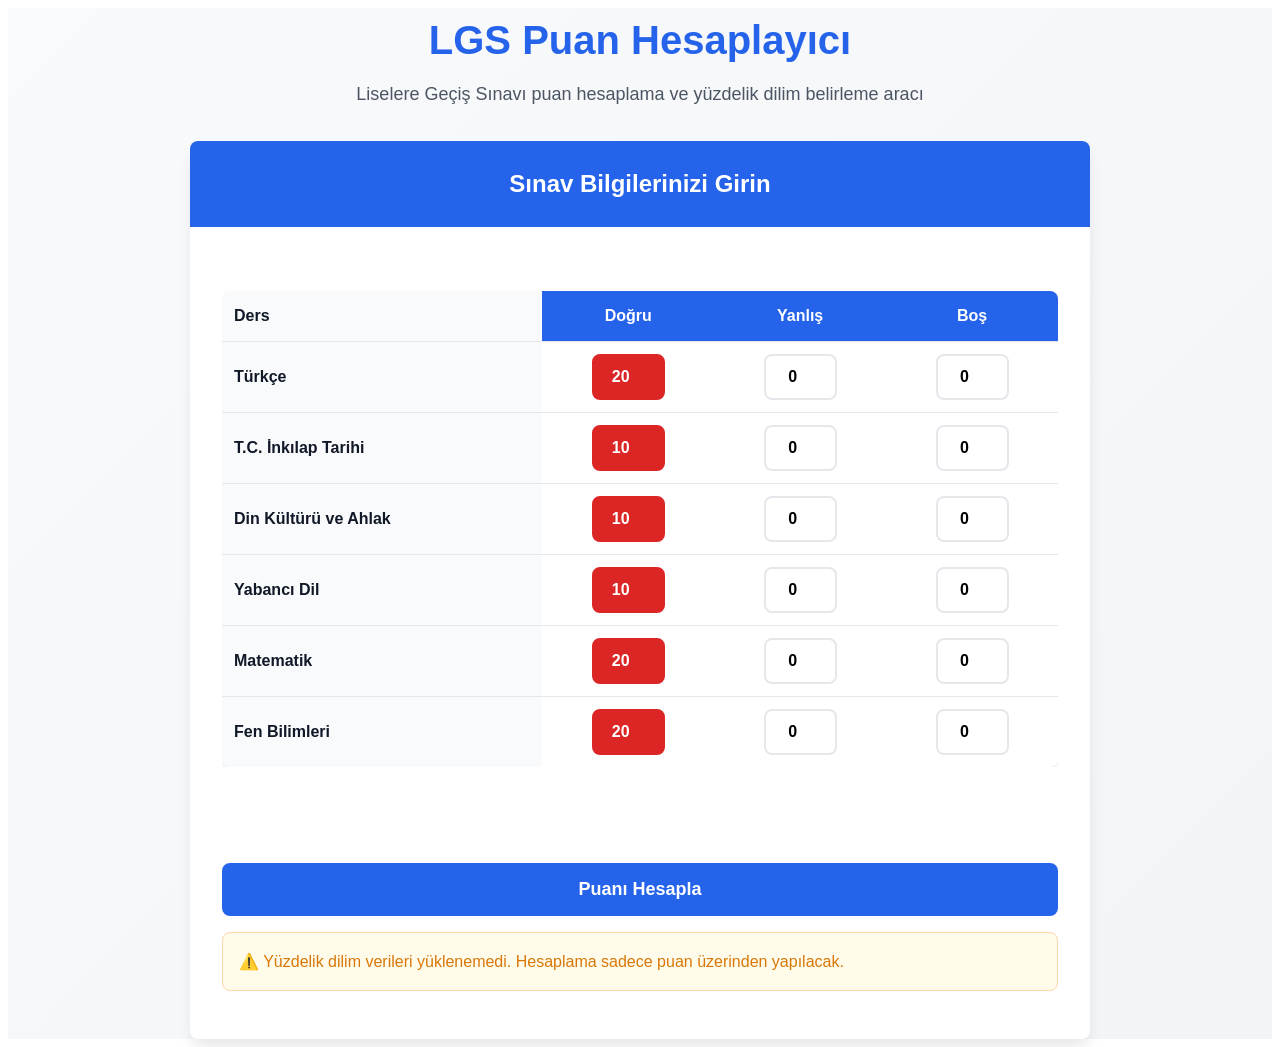
==== commit e3073c05: "WordPress eklentisi olarak paketle + doğru sütununa kırmızı uyarı stili - wp-plugin/lgs-puan-hesapla" ====
--- a/index.html
+++ b/index.html
@@ -27,6 +27,11 @@
             --lgs-app-border-radius: 8px;
             --lgs-app-font-family: -apple-system, BlinkMacSystemFont, 'Segoe UI', Roboto, 'Helvetica Neue', Arial, sans-serif;
         }
+        .container {
+    width: 95%;
+    max-width: 1080px;
+    margin: auto
+}
         #lgs-app * {
             box-sizing: border-box;
         }
@@ -34,7 +39,7 @@
             font-family: var(--lgs-app-font-family);
             background: linear-gradient(135deg, var(--lgs-app-gray-50) 0%, var(--lgs-app-gray-100) 100%);
             margin: 0;
-            padding: 20px;
+            /*padding: 20px;*/
             line-height: 1.6;
             color: var(--lgs-app-gray-900);
             min-height: 100vh;
@@ -464,15 +469,63 @@
             text-align: center;
         }
         @media (max-width: 600px) {
+            #lgs-app .subjects-table-wrapper {
+                padding: 0 0.5rem;
+                overflow-x: auto;
+            }
+            #lgs-app .subjects-table {
+                min-width: 320px;
+                font-size: 0.92rem;
+            }
+            #lgs-app .subjects-table th, #lgs-app .subjects-table td {
+                padding: 0.5rem 0.25rem;
+                font-size: 0.92rem;
+            }
+            #lgs-app .card-body {
+                padding: 1rem 0.5rem;
+            }
+            #lgs-app .header {
+                padding: 0.5rem 0.25rem;
+            }
+            #lgs-app .container {
+                padding: 0;
+            }
+            #lgs-app .form-input {
+                padding: 0.5rem;
+                font-size: 0.95rem;
+            }
+            #lgs-app .calculate-btn {
+                font-size: 1rem;
+                padding: 0.75rem 1rem;
+            }
+            /* Sonuç ekranı mobil uyum */
+            #lgs-app .results-table-wrapper {
+                padding: 0 0.5rem;
+                overflow-x: auto;
+            }
+            #lgs-app .results-table {
+                min-width: 400px;
+                font-size: 0.92rem;
+            }
+            #lgs-app .results-table th, #lgs-app .results-table td {
+                padding: 0.5rem 0.25rem;
+                font-size: 0.92rem;
+            }
             #lgs-app .results-summary {
                 flex-direction: column;
                 gap: 0.5rem;
-                font-size: 1rem;
+                font-size: 0.98rem;
                 padding: 0.75rem 0.5rem;
             }
             #lgs-app .results-summary span {
                 text-align: left;
                 width: 100%;
+            }
+            #lgs-app .results-header {
+                padding: 1rem 0.5rem;
+            }
+            #lgs-app .results-body {
+                padding: 1rem 0.5rem;
             }
         }
         #lgs-app h2,
@@ -481,6 +534,27 @@
         #lgs-app h5,
         #lgs-app h6 {
             color: #fff !important;
+        }
+        .tercih-robotu-btn {
+            display: block;
+            width: 100%;
+            background: var(--lgs-app-success-color);
+            color: white !important;
+            border: none;
+            padding: 1rem 2rem;
+            font-size: 1.125rem;
+            font-weight: 600;
+            border-radius: var(--lgs-app-border-radius);
+            cursor: pointer;
+            transition: all 0.2s ease;
+            margin-top: 2rem;
+            text-decoration: none;
+            text-align: center;
+        }
+        .tercih-robotu-btn:hover {
+            background: #047857; /* Darker green */
+            transform: translateY(-1px);
+            box-shadow: var(--lgs-app-shadow-md);
         }
     </style>
 </head>
@@ -537,17 +611,6 @@
                 this.percentileData = null;
                 this.isDataLoaded = false;
                 this.examConfig = {
-                    "2020": {
-                        "baseScore": 200.26475,
-                        "coefficients": {
-                            "turkce": 3.7972533,
-                            "matematik": 5.62325,
-                            "fen": 3.3419253,
-                            "tarih": 1.41135,
-                            "din": 1.53211,
-                            "dil": 1.505325
-                        }
-                    },
                     "2021": {
                         "baseScore": 200.0041389,
                         "coefficients": {
@@ -591,6 +654,17 @@
                             "din": 1.818,
                             "dil": 1.531
                         }
+                    },
+                    "2025": {
+                        "baseScore": 178.0515,
+                        "coefficients": {
+                            "turkce": 4.526870,
+                            "matematik": 4.647365,
+                            "fen": 4.117870,
+                            "tarih": 1.935070,
+                            "din": 1.985870,
+                            "dil": 1.689720
+                        }
                     }
                 };
 
@@ -614,7 +688,7 @@
 
             async loadPercentileData() {
                 try {
-                    const response = await fetch('./LGSdilimler.json');
+                    const response = await fetch('/wp-content/uploads/wp-percentage/LGSdilimler.json');
                     if (!response.ok) {
                         throw new Error(`HTTP error! status: ${response.status}`);
                     }
@@ -646,9 +720,9 @@
                 for (const subject of this.subjects) {
                     html += `<tr>
                         <td>${subject.name}</td>
-                        <td><input type="number" class="form-input subject-correct" id="${subject.id}Correct" min="0" max="${subject.questions}" value="${subject.questions}" data-subject="${subject.id}" data-type="correct" required></td>
+                        <td><input type="number" class="form-input subject-correct" id="${subject.id}Correct" min="0" max="${subject.questions}" value="${subject.questions}" data-subject="${subject.id}" data-type="correct" readonly tabindex="-1" title="Sadece yanlış ve boş sayılarını giriniz; doğru otomatik hesaplanır." style="background:var(--lgs-app-error-color);color:#fff;font-weight:700;border-color:var(--lgs-app-error-color);cursor:help;"></td>
                         <td><input type="number" class="form-input subject-wrong" id="${subject.id}Wrong" min="0" max="${subject.questions}" value="0" data-subject="${subject.id}" data-type="wrong" required></td>
-                        <td><input type="number" class="form-input subject-blank" id="${subject.id}Blank" min="0" max="${subject.questions}" value="0" data-subject="${subject.id}" data-type="blank" readonly tabindex="-1" style="background:#f3f4f6;cursor:not-allowed;"></td>
+                        <td><input type="number" class="form-input subject-blank" id="${subject.id}Blank" min="0" max="${subject.questions}" value="0" data-subject="${subject.id}" data-type="blank" required></td>
                     </tr>`;
                 }
                 html += `</tbody></table></div>`;
@@ -661,33 +735,35 @@
                 const correctInput = document.getElementById(`${subject}Correct`);
                 const wrongInput = document.getElementById(`${subject}Wrong`);
                 const blankInput = document.getElementById(`${subject}Blank`);
-                const correct = parseInt(correctInput.value) || 0;
-                const wrong = parseInt(wrongInput.value) || 0;
-                // Reset error state
+                let wrong = parseInt(wrongInput.value) || 0;
+                let blank = parseInt(blankInput.value) || 0;
                 input.classList.remove('error');
-                // Validate range
-                if (correct < 0) correctInput.value = 0;
-                if (wrong < 0) wrongInput.value = 0;
-                if (correct > subjectConfig.questions) {
-                    correctInput.value = subjectConfig.questions;
-                    correctInput.classList.add('error');
-                }
+
+                // Tekil aralık kontrolü
+                if (wrong < 0) { wrong = 0; wrongInput.value = 0; }
+                if (blank < 0) { blank = 0; blankInput.value = 0; }
                 if (wrong > subjectConfig.questions) {
-                    wrongInput.value = subjectConfig.questions;
+                    wrong = subjectConfig.questions;
+                    wrongInput.value = wrong;
+                }
+                if (blank > subjectConfig.questions) {
+                    blank = subjectConfig.questions;
+                    blankInput.value = blank;
+                }
+
+                // Yanlış + boş, soru sayısını geçerse hata
+                if (wrong + blank > subjectConfig.questions) {
                     wrongInput.classList.add('error');
-                }
-                // Toplam kontrolü
-                if (correct + wrong > subjectConfig.questions) {
-                    input.classList.add('error');
-                    this.showAlert(`${subjectConfig.name} dersi için toplam cevap sayısı ${subjectConfig.questions}'i geçemez!`, 'error');
+                    blankInput.classList.add('error');
+                    this.showAlert(`${subjectConfig.name} dersi için yanlış + boş toplamı ${subjectConfig.questions}'i geçemez!`, 'error');
                 } else {
-                    correctInput.classList.remove('error');
                     wrongInput.classList.remove('error');
+                    blankInput.classList.remove('error');
                     this.clearAlert();
                 }
-                // Boş otomatik hesapla
-                const blank = Math.max(0, subjectConfig.questions - correct - wrong);
-                blankInput.value = blank;
+
+                // Doğru otomatik hesapla
+                correctInput.value = Math.max(0, subjectConfig.questions - wrong - blank);
             }
 
             async handleFormSubmit(e) {
@@ -796,25 +872,37 @@
                 }
 
                 const yearData = this.percentileData[year];
-
-                // Find the percentile for the given score
-                for (const entry of yearData) {
-                    if (score >= entry.puan) {
-                        return parseFloat(entry.yuzdelik.toFixed(2));
+                if (!yearData.length) return null;
+
+                // Tablo azalan puana göre sıralı: yearData[0] en yüksek puan, son eleman en düşük
+                if (score >= yearData[0].puan) {
+                    return parseFloat(yearData[0].yuzdelik.toFixed(2));
+                }
+                if (score <= yearData[yearData.length - 1].puan) {
+                    return parseFloat(yearData[yearData.length - 1].yuzdelik.toFixed(2));
+                }
+
+                // Skoru kuşatan iki kayıt arasında lineer interpolasyon
+                for (let i = 0; i < yearData.length - 1; i++) {
+                    const hi = yearData[i];
+                    const lo = yearData[i + 1];
+                    if (score <= hi.puan && score >= lo.puan) {
+                        const span = hi.puan - lo.puan;
+                        if (span === 0) return parseFloat(hi.yuzdelik.toFixed(2));
+                        const t = (hi.puan - score) / span;
+                        const interpolated = hi.yuzdelik + (lo.yuzdelik - hi.yuzdelik) * t;
+                        return parseFloat(interpolated.toFixed(2));
                     }
                 }
 
-                // If score is lower than the lowest recorded score
                 return parseFloat(yearData[yearData.length - 1].yuzdelik.toFixed(2));
             }
 
             displayAllResults(allResults) {
                 const resultsContainer = document.getElementById('results');
                 const resultsBody = document.getElementById('resultsBody');
-                // Yılları yeniden eskiye sırala
                 const years = Object.keys(this.examConfig).sort((a, b) => b - a);
 
-                // Toplam doğru, yanlış, boş hesapla
                 let totalCorrect = 0, totalWrong = 0, totalBlank = 0;
                 for (const subject of this.subjects) {
                     const correct = parseInt(document.getElementById(`${subject.id}Correct`).value) || 0;
@@ -825,80 +913,61 @@
                     totalBlank += blank;
                 }
 
-                // Özet kutusu
                 let summaryHtml = `<div class="results-summary">
                     <span><strong>Toplam Doğru:</strong> ${totalCorrect}</span>
                     <span><strong>Toplam Yanlış:</strong> ${totalWrong}</span>
                     <span><strong>Toplam Boş:</strong> ${totalBlank}</span>
                 </div>`;
 
-                // Başlıklar
                 let html = summaryHtml + `<div class="results-table-wrapper"><table class="results-table"><thead><tr><th>Bilgi</th>`;
                 for (const year of years) {
                     html += `<th>${year} LGS</th>`;
                 }
                 html += `</tr></thead><tbody>`;
-                // Ders isimleri
-                const subjectKeys = this.subjects.map(s => s.id);
-                const subjectNames = this.subjects.reduce((acc, s) => { acc[s.id] = s.name; return acc; }, {});
-                for (const subjectKey of subjectKeys) {
-                    html += `<tr><td>${subjectNames[subjectKey]}</td>`;
+
+                for (const subject of this.subjects) {
+                    html += `<tr><td>${subject.name}</td>`;
                     for (const year of years) {
                         const results = allResults[year];
-                        let value = '-';
-                        if (results && results.subjects[subjectKey] && results.subjects[subjectKey].net !== undefined && results.subjects[subjectKey].net !== null) {
-                            value = results.subjects[subjectKey].net;
-                        }
+                        const subj = results && results.subjects[subject.id];
+                        const value = (subj && subj.net !== undefined && subj.net !== null) ? subj.net : '-';
                         html += `<td>${value}</td>`;
                     }
                     html += `</tr>`;
                 }
-                // Toplam Net
+
                 html += `<tr><td>Toplam Net</td>`;
                 for (const year of years) {
-                    const results = allResults[year];
-                    let value = '-';
-                    if (results && results.totals && results.totals.totalNet !== undefined && results.totals.totalNet !== null) {
-                        value = results.totals.totalNet;
-                    }
-                    html += `<td>${value}</td>`;
+                    const r = allResults[year];
+                    html += `<td>${r && r.totals && r.totals.totalNet !== undefined ? r.totals.totalNet : '-'}</td>`;
                 }
                 html += `</tr>`;
-                // Yüzde (%)
+
                 html += `<tr><td>Doğru Yüzdesi (%)</td>`;
                 for (const year of years) {
-                    const results = allResults[year];
-                    let value = '-';
-                    if (results && results.totals && results.totals.percentage !== undefined && results.totals.percentage !== null) {
-                        value = results.totals.percentage;
-                    }
-                    html += `<td>${value}</td>`;
+                    const r = allResults[year];
+                    html += `<td>${r && r.totals && r.totals.percentage !== undefined ? r.totals.percentage : '-'}</td>`;
                 }
                 html += `</tr>`;
-                // Puan
+
                 html += `<tr><td>LGS Puanı (MSP)</td>`;
                 for (const year of years) {
-                    const results = allResults[year];
-                    let value = '-';
-                    if (results && results.totals && results.totals.normalizedScore !== undefined && results.totals.normalizedScore !== null) {
-                        value = results.totals.normalizedScore;
-                    }
-                    html += `<td>${value}</td>`;
+                    const r = allResults[year];
+                    html += `<td>${r && r.totals && r.totals.normalizedScore !== undefined ? r.totals.normalizedScore : '-'}</td>`;
                 }
                 html += `</tr>`;
-                // Yüzdelik Dilim
+
                 html += `<tr><td>Yüzdelik Dilim</td>`;
                 for (const year of years) {
-                    const results = allResults[year];
-                    let yuzdelik = '-';
-                    if (results && results.percentiles && results.percentiles[year] !== undefined && results.percentiles[year] !== null) {
-                        yuzdelik = `%${results.percentiles[year]}`;
-                    }
-                    html += `<td>${yuzdelik}</td>`;
+                    const r = allResults[year];
+                    const yu = r && r.percentiles && r.percentiles[year];
+                    html += `<td>${yu !== undefined && yu !== null ? '%' + yu : '-'}</td>`;
                 }
                 html += `</tr>`;
                 html += `</tbody></table></div>`;
-                // Uyarı
+
+                html += `<a href="https://ogrenmeucgeni.com.tr/lgs-tercih-robotu/" target="_blank" class="tercih-robotu-btn">LGS Tercih Robotu'na Git</a>`;
+
                 html += `<div class="disclaimer" style="margin-top:2rem;">
                             <h5>⚠️ Önemli Uyarılar</h5>
                             <ul>
